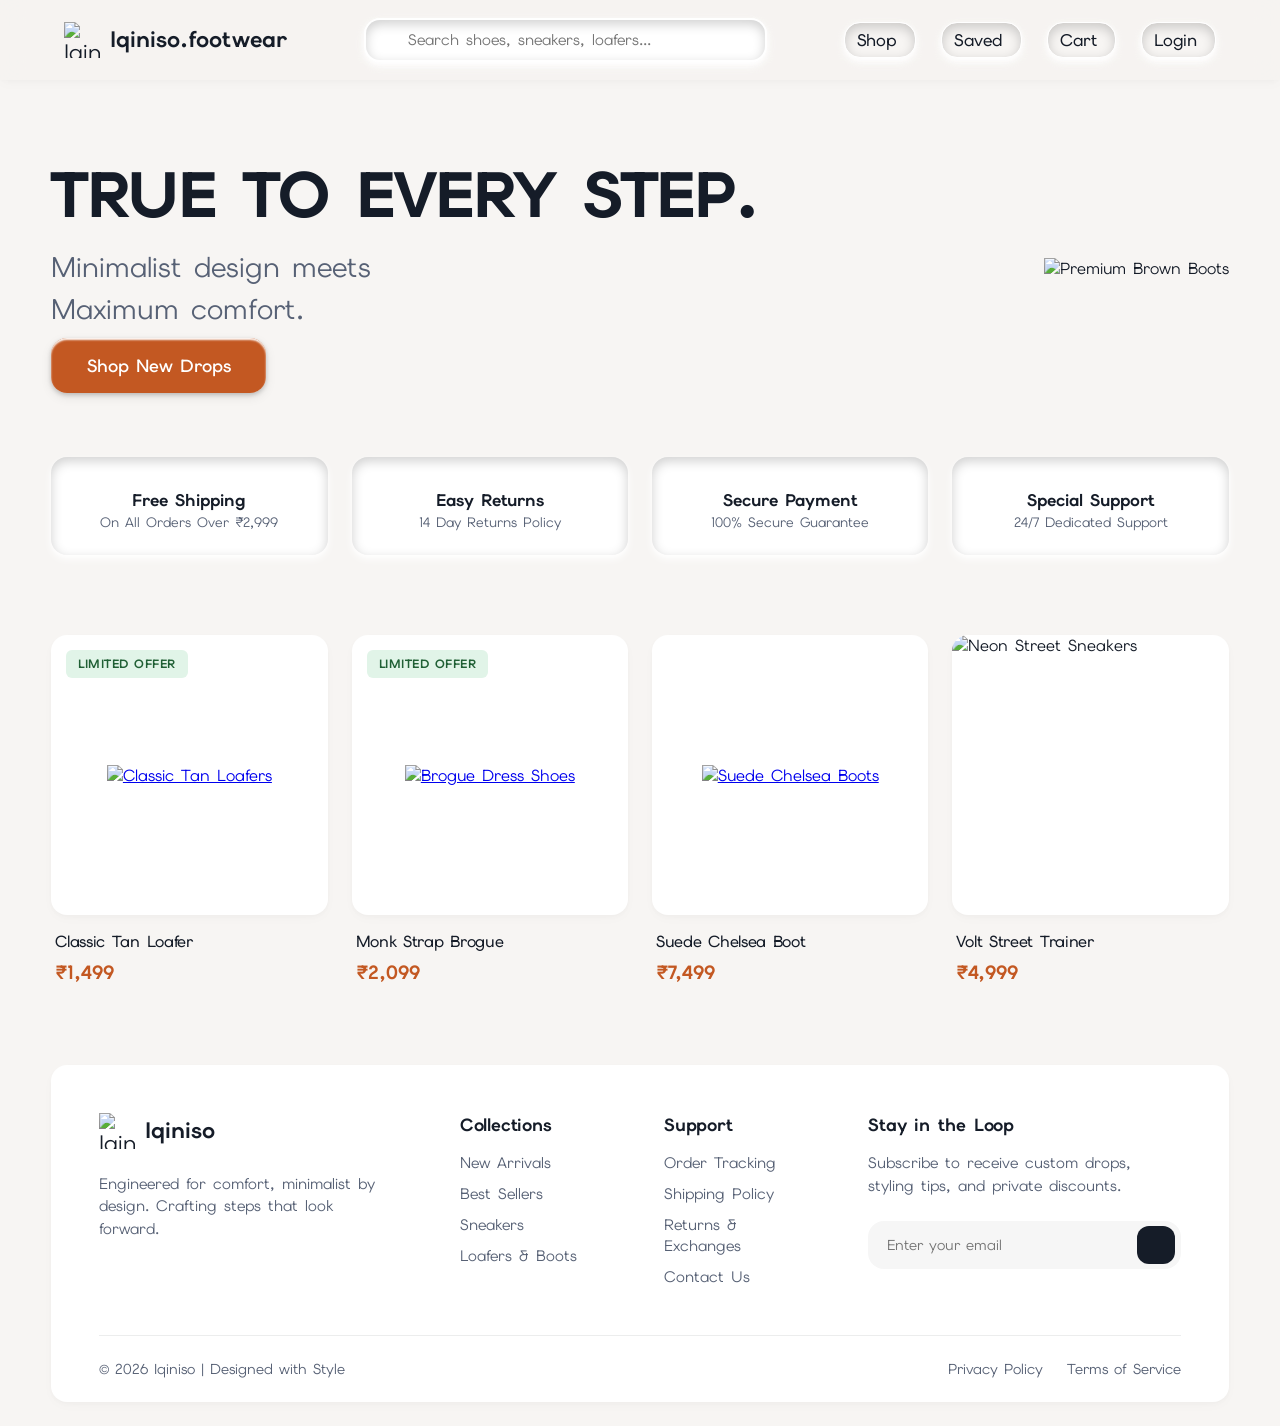
==== index.html @ f74d2b75 "Add files via upload" ====
<!DOCTYPE html>
<html lang="en">
<head>
    <meta charset="UTF-8">
    <meta name="viewport" content="width=device-width, initial-scale=1.0">
    <title>Iqiniso | footwear</title>

    <link rel="preconnect" href="https://fonts.googleapis.com">
    <link rel="preconnect" href="https://fonts.gstatic.com" crossorigin>
    <link href="https://fonts.googleapis.com/css2?family=Elms+Sans:ital,wght@0,100..900;1,100..900&display=swap" rel="stylesheet">

    <link rel="stylesheet" href="style.css">

    <script type="module" src="https://unpkg.com/ionicons@7.1.0/dist/ionicons/ionicons.esm.js"></script>
    <script type="module" src="https://unpkg.com/ionicons@7.1.0/dist/ionicons/ionicons.js"></script>
</head>
<body>

    <nav>
        <div class="logo">
            <span class="logo-icon"><img src="images/logo.png" alt="Iqiniso Logo"></span> 
            <strong>Iqiniso.footwear</strong>
        </div>

        <form class="search-wrapper" id="home-search-form" action="shop.html" method="GET">
            <ion-icon name="search-outline" class="search-icon"></ion-icon>
            <input type="text" name="search" placeholder="Search shoes, sneakers, loafers..." aria-label="Search products">
        </form>

        <ul>
            <li><a href="shop.html"><span>Shop</span><ion-icon name="bag-outline"></ion-icon></a></li>
            <li><a href="saved.html"><span>Saved</span><ion-icon name="bookmark-outline"></ion-icon></a></li>
            <li><a href="cart.html"><span>Cart</span><ion-icon name="cart-outline"></ion-icon></a></li>
            <li><a href="login.html"><span>Login</span><ion-icon name="person-outline"></ion-icon></a></li>
        </ul>
    </nav>

    <main class="hero">
        <div class="hero-text">
            <h1>TRUE TO EVERY STEP.</h1>
            <h2>Minimalist design meets <br>Maximum comfort.</h2>
            <a href="shop.html" class="cta-btn">Shop New Drops</a>
        </div>
        <div class="hero-image">
            <img src="https://images.unsplash.com/photo-1608231387042-66d1773070a5?q=80&w=600&auto=format&fit=crop" alt="Premium Brown Boots">
        </div>
    </main>
    
    <section class="support-grid">
        <div class="support-card">
            <ion-icon name="car-outline"></ion-icon>
            <div class="card-text">
                <strong>Free Shipping</strong>
                <p>On All Orders Over ₹2,999</p>
            </div>
        </div>
        <div class="support-card">
            <ion-icon name="refresh-outline"></ion-icon>
            <div class="card-text">
                <strong>Easy Returns</strong>
                <p>14 Day Returns Policy</p>
            </div>
        </div>
        <div class="support-card">
            <ion-icon name="shield-checkmark-outline"></ion-icon>
            <div class="card-text">
                <strong>Secure Payment</strong>
                <p>100% Secure Guarantee</p>
            </div>
        </div>
        <div class="support-card">
            <ion-icon name="headset-outline"></ion-icon>
            <div class="card-text">
                <strong>Special Support</strong>
                <p>24/7 Dedicated Support</p>
            </div>
        </div>
    </section>

    <section class="product-grid">
        <div class="product-card-container">
            <div class="product-card">
                <span class="badge">LIMITED OFFER</span>
                <a href="shop.html">
                <img src="images/men/Bacca Bucci Men Lace Up Running Shoes.jpg" alt="Classic Tan Loafers"></a>
            </div>
            <div class="product-info">
                <h3 class="product-name">Classic Tan Loafer</h3>
                <span class="product-price">₹1,499</span>
            </div>
        </div>

        <div class="product-card-container">
            <div class="product-card">
                <span class="badge">LIMITED OFFER</span>
                <a href="shop.html">
                <img src="images/men/Hush Puppies Men's Lace-up Formal Shoes.jpg" alt="Brogue Dress Shoes"></a>
            </div>
            <div class="product-info">
                <h3 class="product-name">Monk Strap Brogue</h3>
                <span class="product-price">₹2,099</span>
            </div>
        </div>

        <div class="product-card-container">
            <div class="product-card">
                <a href="shop.html">
                <img src="images/women/Heel Casual Flip Flops Slippers For Girls Women.jpg" alt="Suede Chelsea Boots"></a>
            </div>
            <div class="product-info">
                <h3 class="product-name">Suede Chelsea Boot</h3>
                <span class="product-price">₹7,499</span>
            </div>
        </div>

        <div class="product-card-container">
            <div class="product-card">
                <a href="shop.html"><span class="more">Explore more</span></a>
                <img src="images/women/SPARX Women Shoes.jpg" alt="Neon Street Sneakers">
            </div>
            <div class="product-info">
                <h3 class="product-name">Volt Street Trainer</h3>
                <span class="product-price">₹4,999</span>
            </div>
        </div>
    </section>

    <footer>
        <div class="footer-main">
            <div class="footer-col brand-col">
                <div class="logo">
                    <span class="logo-icon"><img src="images/logo.png" alt="Iqiniso Logo"></span> 
                    <strong>Iqiniso</strong>
                </div>
                <p class="brand-desc">Engineered for comfort, minimalist by design. Crafting steps that look forward.</p>
            </div>

            <div class="footer-col">
                <h4>Collections</h4>
                <ul>
                    <li><a href="shop.html">New Arrivals</a></li>
                    <li><a href="shop.html">Best Sellers</a></li>
                    <li><a href="shop.html">Sneakers</a></li>
                    <li><a href="shop.html">Loafers & Boots</a></li>
                </ul>
            </div>

            <div class="footer-col">
                <h4>Support</h4>
                <ul>
                    <li><a href="#">Order Tracking</a></li>
                    <li><a href="#">Shipping Policy</a></li>
                    <li><a href="#">Returns & Exchanges</a></li>
                    <li><a href="contact.html">Contact Us</a></li>
                </ul>
            </div>

            <div class="footer-col newsletter-col">
                <h4>Stay in the Loop</h4>
                <p>Subscribe to receive custom drops, styling tips, and private discounts.</p>
                <form class="newsletter-form" onsubmit="event.preventDefault();">
                    <input type="email" placeholder="Enter your email" aria-label="Your email" required>
                    <button type="submit" aria-label="Subscribe"><ion-icon name="arrow-forward-outline"></ion-icon></button>
                </form>
            </div>
        </div>

        <div class="footer-bottom">
            <p class="copyright">© 2026 Iqiniso | Designed with Style</p>
            <div class="footer-legal">
                <a href="privacy.html">Privacy Policy</a>
                <a href="terms.html">Terms of Service</a>
            </div>
        </div>
    </footer>


    <div class="mobile-nav">
        <ul>
            <li><a href="index.html" class="active"><ion-icon name="home"></ion-icon></a></li>
            <li><a href="shop.html"><ion-icon name="bag-outline"></ion-icon></a></li>
            <li><a href="saved.html"><ion-icon name="bookmark-outline"></ion-icon></a></li>
            <li><a href="cart.html"><ion-icon name="cart-outline"></ion-icon></a></li>
            <li><a href="login.html"><ion-icon name="person-outline"></ion-icon></a></li>
        </ul>
    </div>

    <script src="shop.js"></script>
</body>
</html>
---- style.css ----
/* --- Global Styles & Resets --- */
* {
    margin: 0;
    padding: 0;
    box-sizing: border-box;
    font-family: 'Elms Sans', sans-serif;
}

:root {
    /* --- Premium & User-Friendly Color Palette --- */
    --bg-main: hsl(30, 20%, 96%);        
    --bg-card: hsl(0, 0%, 100%);         
    --text-primary: hsl(220, 30%, 12%);  
    --text-muted: hsl(220, 15%, 40%);    
    
    /* --- Brand & Action Colors --- */
    --accent-primary: hsl(20, 70%, 45%); 
    --accent-hover: hsl(20, 70%, 35%);   
    --badge-bg: hsl(140, 45%, 92%);     
    --badge-text: hsl(140, 50%, 25%);   

    /* --- Modular Spacing Scale --- */
    --space-xs: 0.5rem;   
    --space-sm: 1rem;     
    --space-md: 1.5rem;   
    --space-lg: 3rem;     
    --space-xl: 5rem;     

    /* --- Polished Typography Scale --- */
    --fs-h1: clamp(2.5rem, 5vw, 4.2rem); 
    --fs-h2: clamp(1.2rem, 2.5vw, 1.75rem);
    --fs-body: 1rem;
    --fs-nav: 1.05rem;

    /* --- Shadows Scale --- */
    --shadow-low: 0 2px 4px rgba(24, 28, 35, 0.02), 0 4px 12px rgba(24, 28, 35, 0.02);
    --shadow-md:  0 6px 16px rgba(24, 28, 35, 0.04), 0 16px 32px rgba(24, 28, 35, 0.04);
    --shadow-high: 0 20px 30px rgba(24, 28, 35, 0.08), 0 40px 60px rgba(24, 28, 35, 0.12);

    --shadow-m: inset 0 2px 2px #fffffff5, 0 2px 4px #00000030, 0 4px 12px #00000015;
    --shadow-d: inset 0 4px 12px #00000030, 0 2px 4px #ffffff90, 0 4px 8px #fffffff0;

    /* --- Smooth Transitions --- */
    --transition-smooth: all 0.4s cubic-bezier(0.25, 1, 0.5, 1);
}

body {
    max-width: 1700px;
    min-height: 100dvh; 
    display: flex;
    flex-direction: column;
    background-color: var(--bg-main);
    color: var(--text-primary);
    margin: 0 auto;
    position: relative;
    padding: 0 4%;
}

/* --- Navigation Bar --- */
nav {
    width: 100%;
    height: 80px;
    display: flex;
    justify-content: space-between;
    align-items: center;
    position: fixed;
    top: 0;
    left: 0;
    right: 0;
    margin: auto;
    padding: 0 5%;
    z-index: 100;
    background-color: rgba(245, 243, 240, 0.8); 
    backdrop-filter: blur(12px); 
    box-shadow: var(--shadow-low);
    transition: var(--transition-smooth);
}

.logo {
    display: flex;
    align-items: center;
    gap: 10px;
    font-size: 1.4em;
    cursor: pointer;
    flex-shrink: 0;
}

.logo-icon img {
    display: inline-block;
    vertical-align: middle;
    width: 1.6em;
    height: 1.6em;
}

/* --- Integrated Search Bar --- */
.search-wrapper {
    position: relative;
    width: 35%; 
    max-width: 500px;
    min-width: 200px;
    transition: var(--transition-smooth);
    margin-right: 20px;
    margin-left: 20px;
}

.search-wrapper input {
    width: 100%;
    padding: 10px 16px 10px 42px; 
    font-size: 0.95rem;
    box-shadow: var(--shadow-d);
    border: 2px solid transparent;
    border-radius: 16px;
    color: var(--text-primary);
    outline: none;
    transition: var(--transition-smooth);
}

.search-icon {
    position: absolute;
    left: 15px;
    top: 50%;
    transform: translateY(-50%);
    font-size: 1.25em;
    color: var(--text-muted);
    pointer-events: none;
    transition: var(--transition-smooth);
}

.search-wrapper input:focus {
    background-color: var(--bg-card);
    border-color: var(--accent-primary);
    box-shadow: var(--shadow-d);
}

.search-wrapper input:focus + .search-icon {
    color: var(--accent-primary);
}

nav ul {
    display: flex;
    gap: 25px;
    align-items: center;
    list-style: none;
    flex-shrink: 0;
}

nav ul li a {
    background-color: var(--bg-main);
    box-shadow: var(--shadow-d);
    border-radius: 16px;
    padding: 6px 12px;
    text-decoration: none;
    border: 1px solid var(--bg-card);
    color: var(--text-primary);
    font-size: var(--fs-nav);
    font-weight: 500;
    letter-spacing: -0.2px;
    position: relative;
    display: flex;
    align-items: center;
    transition: transform 0.2s ease;
}

nav ul a ion-icon {
    display: inline-block;
    vertical-align: middle;
    margin-left: 6px;
    font-size: 1.2em;
}

nav ul li a:not(.login-btn)::after {
    content: "";
    position: absolute;
    left: 0;
    bottom: -4px;
    width: 100%;
    height: 0;
    background: var(--accent-primary);
}

nav ul li a:not(.login-btn):hover {
    color: var(--accent-primary);
    transform: translateY(-4px);
    box-shadow: var(--shadow-m);
}

/* Supports both generic active hook or class modifiers */
nav ul li a.active,
nav ul li a.nav-link.active {
    color: var(--accent-primary);
    box-shadow: var(--shadow-m);
    transform: translateY(-2px);
}

/* --- Hero Section --- */
.hero {
    display: flex;
    justify-content: space-between;
    align-items: center;
    padding: var(--space-xl) 0;
    margin-top: 80px;
    width: 100%;
    gap: var(--space-lg);
}

.hero-text h1 {
    font-size: var(--fs-h1);
    font-weight: 800;
    line-height: 1.1;
    letter-spacing: -1.5px;
    margin-bottom: var(--space-sm);
}

.hero-text h2 {
    font-size: var(--fs-h2);
    font-weight: 400;
    line-height: 1.5;
    color: var(--text-muted);
    margin-bottom: var(--space-md);
}

.cta-btn {
    text-decoration: none;
    background-color: var(--accent-primary);
    color: var(--bg-card);
    padding: 16px 36px;
    font-size: 1.1em;
    font-weight: 600;
    letter-spacing: -0.2px;
    border-radius: 16px;
    cursor: pointer;
    transition: var(--transition-smooth);
    box-shadow: var(--shadow-m);
}

.cta-btn:hover {
    background-color: transparent;
    color: var(--accent-primary);
    transform: translateY(-2px);
    box-shadow: var(--shadow-m);
}

.hero-image img {
    max-width: 100%;
    max-height: 400px;
    height: auto;
    object-fit: contain;
}

/* --- Support Grid Section --- */
.support-grid {
    display: grid;
    grid-template-columns: repeat(4, 1fr);
    gap: var(--space-md);
    width: 100%;
    margin-bottom: var(--space-xl);
}

.support-card {
    background-color: var(--bg-card);
    border-radius: 16px;
    padding: var(--space-md) var(--space-sm);
    display: flex;
    flex-direction: column;
    align-items: center;
    text-align: center;
    gap: var(--space-xs);
    box-shadow: var(--shadow-d);
    transition: var(--transition-smooth);
}

.support-card:hover {
    transform: translateY(-4px);
    box-shadow: var(--shadow-md);
}

.support-card ion-icon {
    font-size: 2.5em;
    color: var(--accent-primary);
}

.support-card .card-text strong {
    display: block;
    font-size: 1.05rem;
    font-weight: 700;
    margin-bottom: 2px;
}

.support-card .card-text p {
    font-size: 0.85rem;
    color: var(--text-muted);
}

/* --- Clean Product Grid Section --- */
.product-grid {
    display: grid;
    grid-template-columns: repeat(4, 1fr);
    gap: var(--space-md); 
    width: 100%;
    margin-bottom: var(--space-xl);
}

.product-card-container {
    display: flex;
    flex-direction: column;
    gap: var(--space-xs);
}

.product-card {
    background-color: var(--bg-card);
    border-radius: 16px;
    width: 100%;
    height: 280px; 
    display: flex;
    justify-content: center;
    align-items: center;
    position: relative;
    box-shadow: var(--shadow-low);
    transition: var(--transition-smooth);
    overflow: hidden; 
}

.product-card-container:hover .product-card {
    transform: translateY(-6px); 
    box-shadow: var(--shadow-high);
}

.product-card img {
    width: 100%;
    height: 100%;
    object-fit: cover; 
    transition: var(--transition-smooth);
}

.product-card-container:hover .product-card img {
    transform: scale(1.04);
}

.badge {
    position: absolute;
    top: 15px;
    left: 15px;
    background-color: var(--badge-bg);
    color: var(--badge-text);
    font-size: 0.75em;
    font-weight: 700;
    letter-spacing: 0.5px;
    padding: 6px 12px;
    border-radius: 6px; 
    z-index: 2;
}

.more {
    position: absolute;
    inset: 0;
    background-color: rgba(24, 28, 35, 0.7); 
    color: var(--bg-card);
    display: flex;
    justify-content: center;
    align-items: center;
    font-size: 1.1em;
    font-weight: 700;
    cursor: pointer;
    opacity: 0;
    transition: var(--transition-smooth);
    z-index: 3;
}

.product-card:hover .more {
    opacity: 1;
}



.sidebyside{
    display: grid;
    grid-template-columns: 1fr 1fr;
    gap: 1em;
}

/* --- Product Metadata Info --- */
.product-info {
    width: 100%;
    display: flex;
    flex-direction: column;
    gap: 6px; 
    padding: var(--space-xs) 4px 0 4px;
}

.product-meta-row {
    display: flex;
    justify-content: space-between;
    align-items: center;
    width: 100%;
}

.product-brand {
    font-size: 1rem;
    font-weight: 600;
    text-transform: uppercase;
    letter-spacing: 0.8px;
    color: var(--text-muted);
}

.product-price {
    font-size: 1.2rem;
    font-weight: 700; 
    color: var(--accent-primary);
}

.product-info .product-name {
    font-size: var(--fs-body);
    font-weight: 500;
    letter-spacing: -0.3px;
    color: var(--text-primary);
    line-height: 1.4;
    display: -webkit-box;
    -webkit-line-clamp: 2;
    -webkit-box-orient: vertical;  
    overflow: hidden;
    text-overflow: ellipsis;
    white-space: normal;
    cursor: pointer;
}

/* --- Product Rating Display --- */
.product-rating {
    display: flex;
    align-items: center;
    gap: 6px;
    margin-bottom: 2px;
}

.product-rating .stars {
    display: flex;
    color: #d97706; 
    font-size: 1rem;
}

.product-rating .stars ion-icon {
    margin-right: -1px;
}

.product-rating .rating-value {
    font-size: 0.8rem;
    font-weight: 600;
    color: var(--text-muted);
}

/* --- Premium Multi-Column Footer --- */
footer {
    margin-top: auto;
    width: 100%;
    background-color: var(--bg-card);
    border-radius: 16px; 
    padding: var(--space-lg) var(--space-lg) var(--space-md) var(--space-lg);
    margin-bottom: var(--space-md);
    box-shadow: var(--shadow-low);
    display: flex;
    flex-direction: column;
    gap: var(--space-lg);
}

.footer-main {
    display: grid;
    grid-template-columns: 1.2fr 0.6fr 0.6fr 1.2fr; 
    gap: var(--space-lg);
    width: 100%;
}

.footer-col {
    display: flex;
    flex-direction: column;
    gap: var(--space-sm);
}

.footer-col h4 {
    font-size: 1.1rem;
    font-weight: 700;
    letter-spacing: -0.2px;
    color: var(--text-primary);
}

.footer-col ul {
    list-style: none;
    display: flex;
    flex-direction: column;
    gap: 10px;
}

.footer-col ul li a {
    text-decoration: none;
    font-size: 0.95rem;
    color: var(--text-muted);
    transition: var(--transition-smooth);
}

.footer-col ul li a:hover {
    color: var(--accent-primary);
    padding-left: 4px; 
}

.brand-col .logo {
    margin-bottom: var(--space-xs);
}

.brand-desc {
    font-size: 0.95rem;
    line-height: 1.5;
    color: var(--text-muted);
    max-width: 280px;
}

.brand-col .social-links {
    display: flex;
    gap: 16px;
    margin-top: var(--space-xs);
}

.brand-col .social-links a {
    color: var(--text-muted);
    font-size: 1.3em;
    transition: var(--transition-smooth);
}

.brand-col .social-links a:hover {
    color: var(--accent-primary);
    transform: translateY(-3px);
}

.newsletter-col p {
    font-size: 0.95rem;
    line-height: 1.5;
    color: var(--text-muted);
}

.newsletter-form {
    position: relative;
    width: 100%;
    margin-top: var(--space-xs);
}

.newsletter-form input {
    width: 100%;
    padding: 14px 50px 14px 18px; 
    background-color: rgba(24, 28, 35, 0.04);
    border: 1.5px solid transparent;
    border-radius: 16px;
    font-size: 0.9rem;
    outline: none;
    color: var(--text-primary);
    transition: var(--transition-smooth);
}

.newsletter-form input:focus {
    background-color: var(--bg-main);
    border-color: var(--text-primary);
}

.newsletter-form button {
    position: absolute;
    right: 6px;
    top: 50%;
    transform: translateY(-50%);
    background-color: var(--text-primary);
    color: var(--bg-card);
    border: none;
    width: 38px;
    height: 38px;
    border-radius: 12px;
    display: flex;
    justify-content: center;
    align-items: center;
    cursor: pointer;
    font-size: 1.1em;
    transition: var(--transition-smooth);
}

.newsletter-form button:hover {
    background-color: var(--accent-primary);
}

.footer-bottom {
    width: 100%;
    padding-top: var(--space-md);
    border-top: 1px solid rgba(24, 28, 35, 0.08); 
    display: flex;
    justify-content: space-between;
    align-items: center;
}

.copyright {
    font-size: 0.9rem;
    color: var(--text-muted);
}

.footer-legal {
    display: flex;
    gap: 24px;
}

.footer-legal a {
    text-decoration: none;
    font-size: 0.9rem;
    color: var(--text-muted);
    transition: var(--transition-smooth);
}

.footer-legal a:hover {
    color: var(--text-primary);
}

/* --- Responsive Breakpoints --- */
@media (max-width: 992px) {
    body {
        padding: 0 4%; 
    }

    nav {
        height: auto;
        padding: var(--space-sm) 4%;
        flex-wrap: wrap; 
        gap: var(--space-sm);
        justify-content: center;
    }

    .search-wrapper {
        order: 3; 
        width: 100%;
        max-width: none;
    }

    .hero {
        flex-direction: column-reverse;
        text-align: center;
        gap: var(--space-md);
        padding: var(--space-lg) 0;
        margin-top: 140px; 
    }

    .product-grid,
    .support-grid,
    .shop-grid {
        grid-template-columns: repeat(2, 1fr);
    }

    .footer-main {
        grid-template-columns: repeat(2, 1fr);
        gap: var(--space-lg) var(--space-md);
    }
}

@media (max-width: 600px) {
    .logo strong {
        font-size: 0.9rem;
    }
    nav {
        justify-content: center;
    }

    nav ul {
        display: none;
    }

    .hero {
        margin-top: 140px;
    }

    .support-grid,
    .product-grid,
    .shop-grid,
    .footer-main {
        grid-template-columns: 1fr;
    }

    .footer-bottom {
        flex-direction: column-reverse;
        text-align: center;
        gap: var(--space-sm);
    }

    .footer-legal {
        justify-content: center;
        gap: 20px;
    }

    footer {
        margin-bottom: 80px; 
    }
    .remove-item-btn {
        margin-left: 50%;
    }
    
}

/* --- Shop Page Layout Custom Styles --- */
.shop-page {
    padding-top: 120px;
}

.shop-container {
    display: flex;
    gap: var(--space-lg);
    margin-bottom: var(--space-xl);
    align-items: flex-start;
}

/* --- Filter Sidebar styling --- */
.filter-sidebar {
    width: 260px;
    background-color: var(--bg-card);
    border-radius: 16px;
    padding: var(--space-md);
    box-shadow: var(--shadow-low);
    position: sticky;
    top: 100px;
    flex-shrink: 0;
}

.sidebar-header {
    display: flex;
    justify-content: space-between;
    align-items: center;
    margin-bottom: var(--space-md);
    padding-bottom: var(--space-xs);
    border-bottom: 1px solid rgba(24, 28, 35, 0.05);
}

.sidebar-header h3 {
    font-size: 1.25rem;
    font-weight: 700;
}

#close-filters {
    display: none;
    background: none;
    border: none;
    font-size: 1.5rem;
    cursor: pointer;
    color: var(--text-primary);
}

.filter-group {
    margin-bottom: var(--space-md);
}

.filter-group h4 {
    font-size: 0.95rem;
    text-transform: uppercase;
    letter-spacing: 0.5px;
    color: var(--text-muted);
    margin-bottom: var(--space-xs);
}

.filter-options {
    display: flex;
    flex-direction: column;
    gap: 12px;
}

/* Custom Checkbox Design */
.filter-checkbox {
    display: flex;
    align-items: center;
    position: relative;
    padding-left: 28px;
    cursor: pointer;
    font-size: 0.95rem;
    user-select: none;
    color: var(--text-primary);
}

.filter-checkbox input {
    position: absolute;
    opacity: 0;
    cursor: pointer;
    height: 0;
    width: 0;
}

.checkmark {
    position: absolute;
    left: 0;
    height: 18px;
    width: 18px;
    box-shadow: var(--shadow-d);
    border-radius: 4px;
    transition: var(--transition-smooth);
}

.filter-checkbox:hover input ~ .checkmark {
    background-color: rgba(24, 28, 35, 0.1);
}

.filter-checkbox input:checked ~ .checkmark {
    background-color: var(--accent-primary);
    box-shadow: var(--shadow-m);
}

.checkmark:after {
    content: "";
    position: absolute;
    display: none;
    left: 6px;
    top: 3px;
    width: 4px;
    height: 8px;
    border: solid white;
    border-width: 0 2px 2px 0;
    transform: rotate(45deg);
}

.filter-checkbox input:checked ~ .checkmark:after {
    display: block;
}

/* Custom Price Slider styling */
.price-range-wrapper input[type="range"] {
    width: 100%;
    margin-top: var(--space-xs);
    accent-color: var(--accent-primary);
}

.price-labels {
    display: flex;
    justify-content: space-between;
    font-size: 0.85rem;
    margin-top: 6px;
    color: var(--text-muted);
}

.clear-btn {
    width: 100%;
    background: none;
    border: 1.5px solid var(--text-muted);
    color: var(--text-primary);
    padding: 10px;
    border-radius: 16px;
    font-size: 0.9rem;
    font-weight: 600;
    cursor: pointer;
    transition: var(--transition-smooth);
}

.clear-btn:hover {
    background-color: var(--text-primary);
    color: var(--bg-card);
    border-color: var(--text-primary);
}

/* --- Catalog Section Layout --- */
.catalog-content {
    flex-grow: 1;
}

.catalog-toolbar {
    display: flex;
    justify-content: space-between;
    align-items: center;
    background-color: var(--bg-card);
    padding: var(--space-xs) var(--space-md);
    border-radius: 16px;
    margin-bottom: var(--space-md);
    box-shadow: var(--shadow-low);
}

.results-count {
    font-size: 0.95rem;
    color: var(--text-muted);
    font-weight: 500;
}

.sort-wrapper {
    display: flex;
    align-items: center;
    gap: 8px;
}

.sort-wrapper label {
    font-size: 0.9rem;
    color: var(--text-muted);
}

.sort-wrapper select {
    padding: 8px 12px;
    border-radius: 8px;
    border: 1px solid rgba(24, 28, 35, 0.1);
    background-color: var(--bg-card);
    outline: none;
    font-weight: 500;
    cursor: pointer;
}

.shop-grid {
    grid-template-columns: repeat(3, 1fr);
}

/* --- Action Buttons --- */
.action-overlay {
    position: absolute;
    top: 15px;            
    right: 15px;          
    bottom: auto;         
    display: flex;
    flex-direction: column; 
    gap: 8px;
    z-index: 10;
    opacity: 1;           
    transition: var(--transition-smooth);
}

.action-icon-btn {
    background-color: rgba(255, 255, 255, 0.9); 
    backdrop-filter: blur(4px);                  
    color: var(--text-primary);
    border: none;
    width: 36px;
    height: 36px;
    border-radius: 8px;
    display: flex;
    justify-content: center;
    align-items: center;
    font-size: 1.1rem;
    cursor: pointer;
    box-shadow: var(--shadow-m);
    transition: var(--transition-smooth);
}

.action-icon-btn:hover {
    background-color: var(--accent-primary);
    color: var(--bg-card);
    transform: scale(1.1);
}

.no-results-message {
    grid-column: 1 / -1;
    text-align: center;
    padding: var(--space-xl) var(--space-md);
    color: var(--text-muted);
}

.no-results-message ion-icon {
    font-size: 3.5rem;
    margin-bottom: var(--space-xs);
    color: var(--text-muted);
}

.mobile-filter-bar {
    display: none;
}

/* --- Responsive Shop Filters --- */
@media (max-width: 1100px) {
    .shop-grid {
        grid-template-columns: repeat(2, 1fr);
    }
}

@media (max-width: 768px) {
    .shop-page {
        padding-top: 140px;
    }

    .shop-container {
        flex-direction: column;
        gap: var(--space-sm);
    }

    .mobile-filter-bar {
        display: flex;
        justify-content: space-between;
        align-items: center;
        width: 100%;
        background-color: var(--bg-card);
        padding: var(--space-xs) var(--space-sm);
        border-radius: 8px;
        box-shadow: var(--shadow-low);
    }

    #mobile-filter-trigger {
        display: flex;
        align-items: center;
        gap: 6px;
        background: none;
        border: 1px solid var(--text-muted);
        padding: 6px 14px;
        border-radius: 6px;
        font-weight: 600;
        cursor: pointer;
    }

    .filter-sidebar {
        position: fixed;
        top: 0;
        left: -100%;
        width: 290px;
        height: 100vh;
        z-index: 1000;
        border-radius: 0;
        transition: left 0.3s cubic-bezier(0.4, 0, 0.2, 1);
        box-shadow: var(--shadow-high);
    }

    .filter-sidebar.active {
        left: 0;
    }

    #close-filters {
        display: block;
    }

    .desktop-count {
        display: none;
    }

    .catalog-toolbar {
        width: 100%;
        justify-content: flex-end;
    }
    
    .catalog-content {
        flex: none;
        width: 100%;
    }
}

/* --- Cart Page Layout Specific Styles --- */
.cart-page {
    padding-top: 120px;
}

.cart-container {
    width: 100%;
    margin-bottom: var(--space-xl);
}

.cart-container h1 {
    font-size: 2rem;
    font-weight: 800;
    margin-bottom: var(--space-md);
    letter-spacing: -0.5px;
}

.cart-layout-wrapper {
    display: flex;
    gap: var(--space-lg);
    align-items: flex-start;
}

.cart-items-section {
    flex-grow: 1;
    background-color: var(--bg-card);
    border-radius: 16px;
    padding: var(--space-md);
    box-shadow: var(--shadow-low);
    display: flex;
    flex-direction: column;
    gap: 16px;
    width: 100%;
}

.cart-item-row {
    display: flex;
    justify-content: space-between;
    align-items: center;
    padding-bottom: var(--space-sm);
    border-bottom: 1px solid rgba(24, 28, 35, 0.06);
}

.cart-item-row:last-child {
    border-bottom: none;
    padding-bottom: 0;
}

.cart-item-info {
    display: flex;
    align-items: center;
    gap: var(--space-sm);
}

.cart-item-info img {
    width: 80px;
    height: 80px;
    object-fit: cover;
    border-radius: 8px;
    background-color: var(--bg-main);
}

.cart-item-info h4 {
    font-size: 1.1rem;
    font-weight: 700;
    margin-bottom: 4px;
}

.item-unit-price {
    color: var(--accent-primary);
    font-weight: 500;
}

.cart-item-actions {
    display: flex;
    align-items: center;
    gap: var(--space-md);
}

.quantity-control {
    display: flex;
    align-items: center;
    border-radius: 16px;
    padding: 4px 8px;
    box-shadow: var(--shadow-m);
}

.quantity-control button {
    background: none;
    border: none;
    font-size: 1.1rem;
    font-weight: 600;
    width: 28px;
    height: 28px;
    cursor: pointer;
    color: var(--text-primary);
    display: flex;
    justify-content: center;
    align-items: center;
    border-radius: 16px;
    transition: var(--transition-smooth);
}

.quantity-control button:hover {
    color: var(--accent-primary);
}

.quantity-control span {
    font-weight: 700;
    min-width: 24px;
    text-align: center;
    font-size: 0.95rem;
}

.item-total-price {
    font-size: 1.1rem;
    min-width: 90px;
    text-align: right;
}

.remove-item-btn {
    background: none;
    border: none;
    color: var(--text-muted);
    font-size: 1.25rem;
    cursor: pointer;
    transition: var(--transition-smooth);
    display: flex;
    align-items: center;
    border-radius: 8px;
    padding: 6px;
    box-shadow: var(--shadow-m);
}

.remove-item-btn:hover {
    color: #ef4444;
    transform: scale(1.08);
}

/* Right Sticky Checkout Panel */
.cart-summary-card {
    width: 360px;
    background-color: var(--bg-card);
    border-radius: 16px;
    padding: var(--space-md);
    box-shadow: var(--shadow-low);
    position: sticky;
    top: 110px;
    flex-shrink: 0;
}

.cart-summary-card h3 {
    font-size: 1.25rem;
    font-weight: 700;
    margin-bottom: var(--space-sm);
}

.summary-row {
    display: flex;
    justify-content: space-between;
    font-size: 0.95rem;
    color: var(--text-muted);
    margin-bottom: 12px;
}

.summary-divider {
    border: 0;
    height: 1px;
    background-color: rgba(24, 28, 35, 0.08);
    margin: var(--space-xs) 0 var(--space-sm) 0;
}

.total-row {
    font-size: 1.1rem;
    color: var(--text-primary);
    margin-bottom: var(--space-md);
}

.total-row strong {
    font-size: 1.3rem;
    color: var(--accent-primary);
    font-weight: 800;
}

.checkout-btn {
    width: 100%;
    background-color: var(--text-primary);
    color: var(--bg-card);
    border: none;
    padding: 14px;
    border-radius: 16px;
    font-size: 1rem;
    font-weight: 600;
    cursor: pointer;
    transition: var(--transition-smooth);
    box-shadow: var(--shadow-m);
}

.checkout-btn:hover {
    background-color: var(--bg-card);
    color: var(--text-primary);
    transform: translateY(-2px);
    box-shadow: var(--shadow-m);
}

.buynow-btn {
    width: 100%;
    background-color: var(--accent-primary);
    color: var(--bg-card);
    border: none;
    padding: 14px;
    border-radius: 16px;
    font-size: 1rem;
    font-weight: 600;
    cursor: pointer;
    transition: var(--transition-smooth);
    box-shadow: var(--shadow-m);
}

.buynow-btn:hover {
    background-color: var(--accent-hover);
    transform: translateY(-2px);
    box-shadow: var(--shadow-m);
}

.continue-shopping {
    display: block;
    text-align: center;
    text-decoration: none;
    color: var(--text-muted);
    font-size: 0.9rem;
    font-weight: 500;
    margin-top: var(--space-sm);
    transition: var(--transition-smooth);
}

.continue-shopping:hover {
    color: var(--text-primary);
}

@media (max-width: 992px) {
    .cart-layout-wrapper {
        align-items: center;
        flex-direction: column;
        gap: var(--space-md);
    }
    .cart-summary-card {
        width: 100%;
        position: static;
    }
    .shop-page {
        padding-top: 140px;
    }
}

@media (max-width: 600px) {
    .cart-item-row {
        flex-direction: column;
        align-items: flex-start;
        gap: var(--space-xs);
    }
    .cart-item-actions {
        width: 100%;
        justify-content: space-between;
    }
    .item-total-price {
        text-align: left;
        min-width: auto;
    }
}

/* --- Premium Legal Layout Pages --- */
.legal-page {
    padding-top: 130px;
    background-color: var(--bg-main);
}

.legal-container {
    max-width: 800px;
    margin: 0 auto var(--space-xl) auto;
    background-color: var(--bg-card);
    padding: var(--space-lg);
    border-radius: 16px;
    box-shadow: var(--shadow-low);
}

.legal-container h1 {
    font-size: 2.5rem;
    font-weight: 800;
    letter-spacing: -0.5px;
    margin-bottom: 6px;
    color: var(--text-primary);
}

.last-updated {
    font-size: 0.9rem;
    color: var(--text-muted);
    margin-bottom: var(--space-md);
    font-style: italic;
}

.legal-container p {
    font-size: 1.05rem;
    line-height: 1.6;
    color: var(--text-primary);
    margin-bottom: var(--space-sm);
}

.legal-section {
    margin-top: var(--space-md);
}

.legal-section h2 {
    font-size: 1.3rem;
    font-weight: 700;
    margin-bottom: var(--space-xs);
    color: var(--text-primary);
}

.legal-section ul {
    margin-left: 20px;
    margin-bottom: var(--space-sm);
    display: flex;
    flex-direction: column;
    gap: 8px;
}

.legal-section ul li {
    font-size: 1rem;
    line-height: 1.5;
    color: var(--text-muted);
}

@media (max-width: 768px) {
    .legal-page {
        padding-top: 150px;
    }
    .legal-container {
        padding: var(--space-md);
        margin-bottom: var(--space-lg);
    }
    .legal-container h1 {
        font-size: 1.85rem;
    }
}

/* --- Mobile Nav Bar Rules --- */
.mobile-nav {
    display: none;
}

/* --- Modal Layout Configuration --- */
.modal-overlay {
    position: fixed;
    top: 0;
    left: 0;
    width: 100%;
    height: 100%;
    background-color: rgba(0, 0, 0, 0.8);
    display: flex;
    align-items: center;
    justify-content: center;
    z-index: 2000;
    opacity: 0;
    pointer-events: none;
    transition: opacity 0.3s ease;
}

.modal-overlay.active {
    opacity: 1;
    pointer-events: auto;
}

.modal-content {
    background: var(--bg-card);
    width: 90%;
    max-width: 800px;
    max-height: 90vh; 
    border-radius: 12px;
    position: relative;
    box-shadow: 0 20px 25px -5px rgba(0, 0, 0, 0.1);
    transform: translateY(20px);
    transition: transform 0.3s ease;
    overflow: hidden; 
    display: flex;
}

.modal-body {
    display: grid;
    grid-template-columns: 1fr 1fr;
    width: 100%;
    max-height: 100%;
}

.modal-image-side {
    width: 100%;
    height: 100%;
    max-height: 90vh;
}

.modal-image-side img {
    width: 100%;
    height: 100%;
    object-fit: cover;
    display: block;
}

.modal-info-side {
    padding: var(--space-md);
    display: flex;
    flex-direction: column;
    justify-content: flex-start; 
    max-height: 90vh; 
    overflow-y: auto;  
    scrollbar-width: thin;
    scrollbar-color: var(--text-muted) transparent;
}

.close-modal-btn {
    position: absolute;
    top: 15px;
    right: 15px;
    background: var(--bg-main); 
    border: none;
    border-radius: 16px;
    width: 36px;
    height: 36px;
    display: flex;
    align-items: center;
    justify-content: center;
    cursor: pointer;
    font-size: 1.5rem;
    z-index: 10;
    color: var(--text-primary);
    transition: background 0.2s;
}

.close-modal-btn:hover {
    background: #e5e7eb;
}

.modal-meta-header {
    display: flex;
    justify-content: space-between;
    align-items: center;
    width: 100%;
    margin-bottom: var(--space-xs);
}

.modal-info-side .product-meta-row {
    border-bottom: 1px solid #e5e7eb;
    padding-bottom: var(--space-xs);
    margin-bottom: var(--space-sm);
    display: flex;
    justify-content: space-between;
    align-items: center;
    width: 100%;
}

.modal-info-side .modal-price {
    font-size: 1.4rem;
    font-weight: 700;
    color: var(--accent-primary); 
}

.modal-info-side h2 {
    font-size: 1.6rem;
    font-weight: 600;
    line-height: 1.3;
    margin-top: 0;
    margin-bottom: var(--space-sm);
    color: var(--text-primary);
}

.modal-description h4 {
    margin-bottom: 6px;
    color: var(--text-primary);
    font-size: 0.95rem;
    text-transform: uppercase;
    letter-spacing: 0.5px;
}

.modal-description p {
    font-size: 0.95rem;
    color: var(--text-muted);
    line-height: 1.5;
    margin-bottom: var(--space-md);
}

@media (max-width: 640px) {
    nav ul {
        display: none;
    }

    .mobile-nav {
        display: flex;
        flex-direction: row;
        justify-content: space-evenly; 
        align-items: center;
        position: fixed;
        bottom: 0;
        left: 50%;
        transform: translateX(-50%);
        z-index: 1000;
        width: 100%; 
        padding: 1em;
        background-color: var(--bg-card); 
        box-shadow: var(--shadow-low);
        transition: var(--transition-smooth);
    }

    .mobile-nav ul {
        display: flex;
        flex-direction: row;
        width: 100%;
        justify-content: space-around;
        list-style: none;
    }

    .mobile-nav ul li a {
        background-color: var(--bg-main);
        box-shadow: var(--shadow-d);
        border-radius: 16px;
        padding: 6px 12px;
        text-decoration: none;
        border: 1px solid var(--bg-card);
        color: var(--text-primary);
        position: relative;
        display: flex;
        align-items: center;
    }

    .mobile-nav ul a ion-icon {
        display: inline-block;
        vertical-align: middle;
        font-size: 1.4em;
    }

    .mobile-nav ul li a.active {
        color: var(--accent-primary);
        box-shadow: var(--shadow-m);
        transform: translateY(-2px);
    }

    .modal-content {
        width: 95%;
        max-width: 95%;
        height: 80vh;
        max-height: 90vh;
        border-radius: 16px;
        overflow: hidden;
    }

    .modal-body {
        display: flex;
        flex-direction: column;
        height: 100%;
    }

    .modal-image-side {
        width: 100%;
        height: 40%;
        min-height: 250px;
        flex-shrink: 0;
    }

    .modal-image-side img {
        width: 100%;
        height: 100%;
        object-fit: contain;
        padding: 15px;
    }

    .modal-info-side {
        flex: 1;
        overflow-y: auto;
        padding: 20px;
    }

    .modal-info-side h2 {
        font-size: 1.3rem;
        line-height: 1.4;
        margin-bottom: 12px;
    }

    .modal-price {
        font-size: 1.6rem !important;
    }

    .product-rating {
        margin-bottom: var(--space-xs);
    }

    .modal-description p {
        font-size: var(--fs-nav);
        line-height: 1.5;
    }

    .checkout-btn {
        position: sticky;
        bottom: auto;
        margin-top: 8px;
        padding: 15px;
        font-size: 1rem;
        border-radius: 16px;
    }

    .buynow-btn {
        position: sticky;
        bottom: auto;
        margin-top: 8px;
        padding: 15px;
        font-size: 1rem;
        border-radius: 16px;
    }
}





































/* ==========================================
   PAYMENT PAGE STYLES
   ========================================== */

.payment-page {
    padding-top: 120px;
}

.payment-container {
    width: 100%;
    margin-bottom: var(--space-xl);
}

.payment-container h1 {
    font-size: 2rem;
    font-weight: 800;
    margin-bottom: var(--space-md);
    letter-spacing: -0.5px;
}

.payment-layout {
    display: flex;
    gap: var(--space-lg);
    align-items: flex-start;
}

.payment-form-section {
    flex-grow: 1;
    display: flex;
    flex-direction: column;
    gap: var(--space-md);
}

.form-card {
    background-color: var(--bg-card);
    border-radius: 16px;
    padding: var(--space-md);
    box-shadow: var(--shadow-low);
}

.form-card h2 {
    font-size: 1.25rem;
    font-weight: 700;
    margin-bottom: var(--space-sm);
    display: flex;
    align-items: center;
    gap: 8px;
}

.form-grid {
    display: grid;
    grid-template-columns: repeat(2, 1fr);
    gap: var(--space-sm);
}

.form-group {
    display: flex;
    flex-direction: column;
    gap: 6px;
}

.form-group.full-width {
    grid-column: 1 / -1;
}

.form-group label {
    font-size: 0.85rem;
    font-weight: 600;
    color: var(--text-muted);
    text-transform: uppercase;
    letter-spacing: 0.5px;
}

.form-group input,
.form-group select {
    width: 100%;
    padding: 12px 16px;
    background-color: var(--bg-main);
    border: 1px solid rgba(24, 28, 35, 0.1);
    border-radius: 12px;
    font-size: 0.95rem;
    color: var(--text-primary);
    outline: none;
    transition: var(--transition-smooth);
}

.form-group input:focus,
.form-group select:focus {
    border-color: var(--accent-primary);
    box-shadow: var(--shadow-m);
}

/* Payment Methods */
.payment-methods {
    display: flex;
    flex-direction: column;
    gap: 12px;
    margin-bottom: var(--space-sm);
}

.method-option {
    display: flex;
    align-items: center;
    gap: 12px;
    padding: 14px 18px;
    border-radius: 12px;
    border: 1.5px solid rgba(24, 28, 35, 0.1);
    background-color: var(--bg-main);
    cursor: pointer;
    transition: var(--transition-smooth);
}

.method-option:hover {
    border-color: var(--accent-primary);
}

.method-option input[type="radio"] {
    accent-color: var(--accent-primary);
    width: 18px;
    height: 18px;
}

.method-option .method-title {
    font-weight: 600;
    font-size: 0.95rem;
    flex-grow: 1;
}

.method-details {
    display: none;
    padding-top: var(--space-xs);
}

.method-details.active {
    display: block;
}

/* Summary Items */
.summary-items-list {
    max-height: 240px;
    overflow-y: auto;
    margin-bottom: var(--space-sm);
    padding-right: 4px;
}

.summary-item-mini {
    display: flex;
    align-items: center;
    gap: 12px;
    margin-bottom: 12px;
}

.summary-item-mini img {
    width: 50px;
    height: 50px;
    object-fit: cover;
    border-radius: 8px;
    background-color: var(--bg-main);
}

.summary-item-mini .item-info {
    flex-grow: 1;
}

.summary-item-mini .item-info h5 {
    font-size: 0.9rem;
    font-weight: 600;
    line-height: 1.2;
}

.summary-item-mini .item-info p {
    font-size: 0.8rem;
    color: var(--text-muted);
}

/* Modal Confirmation */
.success-modal {
    text-align: center;
    padding: var(--space-md);
}

.success-modal ion-icon {
    font-size: 4rem;
    color: #22c55e;
    margin-bottom: var(--space-xs);
}

.success-modal h2 {
    font-size: 1.8rem;
    margin-bottom: 8px;
}

.success-modal p {
    color: var(--text-muted);
    margin-bottom: var(--space-md);
}

@media (max-width: 992px) {
    .payment-layout {
        flex-direction: column;
    }
    .payment-page {
        padding-top: 140px;
    }
}

@media (max-width: 600px) {
    .form-grid {
        grid-template-columns: 1fr;
    }
    .payment-form-section {
        width: 100%;
    }
}


















/* ==========================================
   ADVANCED SEARCH & AUTOCOMPLETE STYLES
   ========================================== */

.search-wrapper {
    position: relative;
}

/* Clear Input Icon */
.search-clear-icon {
    position: absolute;
    right: 14px;
    top: 50%;
    transform: translateY(-50%);
    font-size: 1.25rem;
    color: var(--text-muted);
    cursor: pointer;
    display: none;
    align-items: center;
    justify-content: center;
    transition: var(--transition-smooth);
}

.search-clear-icon:hover {
    color: var(--accent-primary);
}

/* Dropdown Container */
.search-dropdown {
    position: absolute;
    top: calc(100% + 8px);
    left: 0;
    width: 100%;
    background-color: var(--bg-card);
    border-radius: 16px;
    box-shadow: var(--shadow-high);
    border: 1px solid rgba(24, 28, 35, 0.08);
    overflow: hidden;
    z-index: 1000;
    opacity: 0;
    visibility: hidden;
    transform: translateY(-8px);
    transition: var(--transition-smooth);
    padding: 8px 0;
}

.search-dropdown.active {
    opacity: 1;
    visibility: visible;
    transform: translateY(0);
}

/* Dropdown Item Row */
.search-dropdown-item {
    display: flex;
    align-items: center;
    gap: 12px;
    padding: 10px 16px;
    text-decoration: none;
    color: var(--text-primary);
    transition: background-color 0.2s ease;
}

.search-dropdown-item:hover {
    background-color: var(--bg-main);
}

.search-dropdown-item img {
    width: 44px;
    height: 44px;
    object-fit: cover;
    border-radius: 8px;
    background-color: var(--bg-main);
}

.search-dropdown-item .item-details {
    display: flex;
    flex-direction: column;
    gap: 2px;
    overflow: hidden;
}

.search-dropdown-item .item-title {
    font-size: 0.9rem;
    font-weight: 600;
    white-space: nowrap;
    overflow: hidden;
    text-overflow: ellipsis;
}

.search-dropdown-item .item-price {
    font-size: 0.85rem;
    color: var(--accent-primary);
    font-weight: 700;
}

/* Search Tags & Footer Links */
.search-tags-header {
    padding: 8px 16px 4px 16px;
    font-size: 0.75rem;
    font-weight: 700;
    text-transform: uppercase;
    color: var(--text-muted);
    letter-spacing: 0.5px;
}

.search-tags-list {
    display: flex;
    flex-wrap: wrap;
    gap: 8px;
    padding: 6px 16px 10px 16px;
}

.search-tag {
    background-color: var(--bg-main);
    border: 1px solid rgba(24, 28, 35, 0.08);
    padding: 5px 12px;
    border-radius: 20px;
    font-size: 0.82rem;
    font-weight: 500;
    color: var(--text-primary);
    cursor: pointer;
    transition: var(--transition-smooth);
}

.search-tag:hover {
    background-color: var(--accent-primary);
    color: var(--bg-card);
    border-color: var(--accent-primary);
}

.search-view-all {
    display: block;
    padding: 10px 16px;
    background-color: var(--bg-main);
    text-align: center;
    font-size: 0.85rem;
    font-weight: 600;
    color: var(--accent-primary);
    text-decoration: none;
    border-top: 1px solid rgba(24, 28, 35, 0.05);
}

.search-view-all:hover {
    background-color: rgba(20, 70, 45, 0.05);
}

.search-no-match {
    padding: 16px;
    text-align: center;
    font-size: 0.9rem;
    color: var(--text-muted);
}




/* ==========================================
   CONTACT PAGE & FORM (100% CSS VARIABLES)
   ========================================== */

/* Page Hero Banner */
.page-banner {
    background-color: var(--bg-main);
    padding: 60px 20px;
    text-align: center;
    border-bottom: 1px solid rgba(24, 28, 35, 0.08);
}

.page-banner h1 {
    font-size: 2.25rem;
    font-weight: 800;
    color: var(--text-primary);
    margin-bottom: 8px;
}

.page-banner p {
    font-size: 0.95rem;
    color: var(--text-muted);
    max-width: 500px;
    margin: 0 auto;
}

/* Layout Grid Container */
.contact-page-container {
    max-width: 1140px;
    margin: 40px auto;
    padding: 0 20px;
}

.contact-grid {
    display: grid;
    grid-template-columns: 340px 1fr;
    gap: 28px;
    align-items: start;
}

/* Sidebar Cards */
.contact-info-sidebar {
    display: flex;
    flex-direction: column;
    gap: 16px;
}

.info-card {
    background-color: var(--bg-card);
    border-radius: 16px;
    padding: 20px;
    display: flex;
    align-items: flex-start;
    gap: 16px;
    box-shadow: var(--shadow-high);
    border: 1px solid rgba(24, 28, 35, 0.08);
}

.info-icon {
    width: 44px;
    height: 44px;
    border-radius: 12px;
    background-color: var(--bg-main);
    color: var(--accent-primary);
    display: flex;
    align-items: center;
    justify-content: center;
    font-size: 1.3rem;
    flex-shrink: 0;
}

.info-content h3 {
    font-size: 0.95rem;
    font-weight: 700;
    color: var(--text-primary);
    margin: 0 0 4px 0;
}

.info-content p {
    font-size: 0.85rem;
    color: var(--text-muted);
    margin: 2px 0;
    line-height: 1.4;
}

.social-card {
    flex-direction: column;
    gap: 12px;
}

.social-links {
    display: flex;
    gap: 10px;
}

.social-btn {
    width: 38px;
    height: 38px;
    border-radius: 10px;
    background-color: var(--bg-main);
    color: var(--text-primary);
    display: flex;
    align-items: center;
    justify-content: center;
    font-size: 1.2rem;
    text-decoration: none;
    transition: var(--transition-smooth);
}

.social-btn:hover {
    background-color: var(--accent-primary);
    color: var(--bg-card);
    transform: translateY(-2px);
}

/* Contact Form Card */
.contact-card-container {
    background-color: var(--bg-card);
    border-radius: 20px;
    padding: 32px;
    box-shadow: var(--shadow-high);
    border: 1px solid rgba(24, 28, 35, 0.08);
    width: 100%;
}

.contact-header {
    margin-bottom: 24px;
}

.contact-header h2 {
    font-size: 1.6rem;
    font-weight: 700;
    color: var(--text-primary);
    margin: 0 0 6px 0;
}

.contact-header p {
    font-size: 0.9rem;
    color: var(--text-muted);
    margin: 0;
}

.contact-form {
    display: flex;
    flex-direction: column;
    gap: 18px;
}

.form-row {
    display: flex;
    gap: 16px;
}

.form-group {
    display: flex;
    flex-direction: column;
    gap: 6px;
    flex: 1;
}

.form-group label {
    font-size: 0.85rem;
    font-weight: 600;
    color: var(--text-primary);
}

/* Form Inputs & Interactive States */
.input-wrapper {
    position: relative;
    display: flex;
    align-items: center;
    background-color: var(--bg-main);
    border: 1px solid rgba(24, 28, 35, 0.12);
    border-radius: 12px;
    transition: var(--transition-smooth);
    width: 100%;
}

.input-wrapper:focus-within {
    border-color: var(--accent-primary);
    box-shadow: 0 0 0 3px rgba(20, 70, 45, 0.12);
    background-color: var(--bg-card);
}

.input-wrapper ion-icon {
    position: absolute;
    left: 14px;
    font-size: 1.2rem;
    color: var(--text-muted);
    pointer-events: none;
}

.input-wrapper input,
.input-wrapper select,
.input-wrapper textarea {
    width: 100%;
    padding: 12px 14px 12px 42px;
    border: none;
    background: transparent;
    font-size: 0.92rem;
    color: var(--text-primary);
    outline: none;
    font-family: inherit;
}

.input-wrapper select {
    cursor: pointer;
    appearance: none;
}

.input-wrapper textarea {
    resize: vertical;
    min-height: 110px;
}

.input-wrapper.textarea-wrapper ion-icon {
    top: 14px;
}

/* Action Button */
.contact-submit-btn {
    display: flex;
    align-items: center;
    justify-content: center;
    gap: 8px;
    padding: 14px 24px;
    background-color: var(--accent-primary);
    color: var(--bg-card);
    border: none;
    border-radius: 12px;
    font-size: 0.98rem;
    font-weight: 600;
    cursor: pointer;
    transition: var(--transition-smooth);
    margin-top: 6px;
}

.contact-submit-btn:hover {
    opacity: 0.92;
    transform: translateY(-1px);
}

/* Responsive Adaptations */
@media (max-width: 850px) {
    .contact-grid {
        grid-template-columns: 1fr;
    }
}

@media (max-width: 550px) {
    .form-row {
        flex-direction: column;
    }
    .contact-card-container {
        padding: 20px;
    }
}
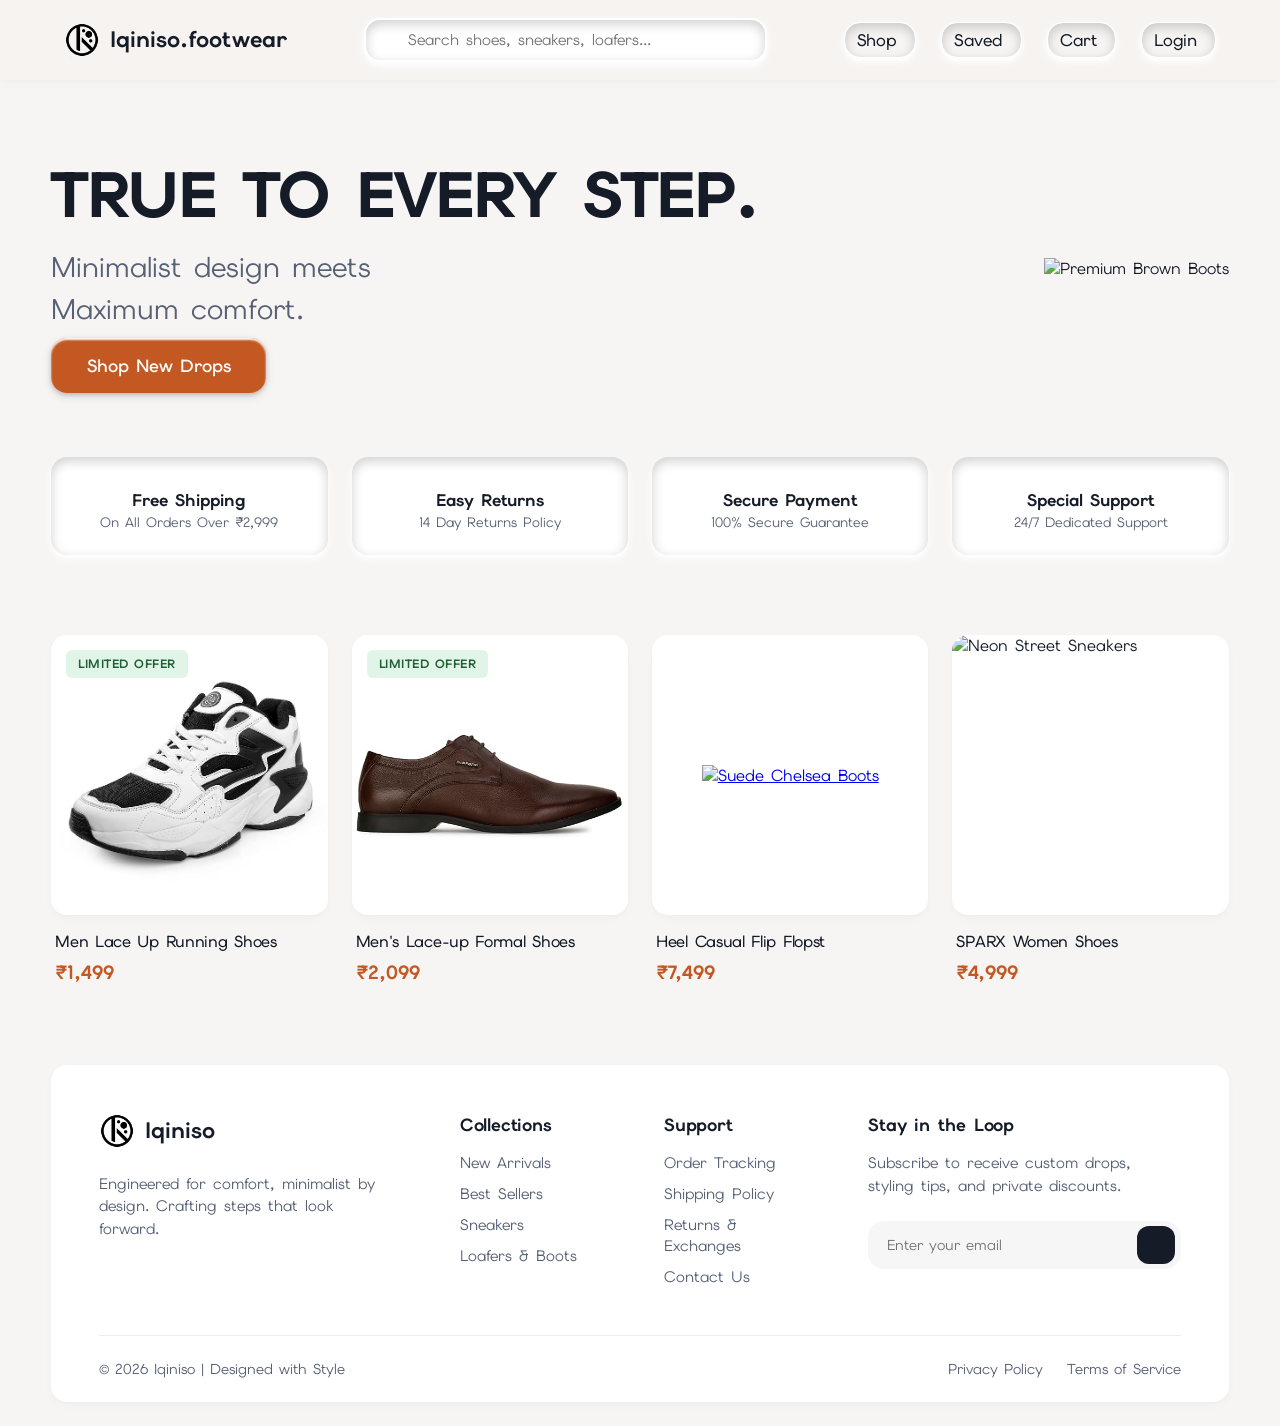
==== commit 53fbbcab: "Update index.html" ====
--- a/index.html
+++ b/index.html
@@ -85,7 +85,7 @@
                 <img src="images/men/Bacca Bucci Men Lace Up Running Shoes.jpg" alt="Classic Tan Loafers"></a>
             </div>
             <div class="product-info">
-                <h3 class="product-name">Classic Tan Loafer</h3>
+                <h3 class="product-name">Men Lace Up Running Shoes</h3>
                 <span class="product-price">₹1,499</span>
             </div>
         </div>
@@ -97,7 +97,7 @@
                 <img src="images/men/Hush Puppies Men's Lace-up Formal Shoes.jpg" alt="Brogue Dress Shoes"></a>
             </div>
             <div class="product-info">
-                <h3 class="product-name">Monk Strap Brogue</h3>
+                <h3 class="product-name">Men's Lace-up Formal Shoes</h3>
                 <span class="product-price">₹2,099</span>
             </div>
         </div>
@@ -108,7 +108,7 @@
                 <img src="images/women/Heel Casual Flip Flops Slippers For Girls Women.jpg" alt="Suede Chelsea Boots"></a>
             </div>
             <div class="product-info">
-                <h3 class="product-name">Suede Chelsea Boot</h3>
+                <h3 class="product-name">Heel Casual Flip Flopst</h3>
                 <span class="product-price">₹7,499</span>
             </div>
         </div>
@@ -119,7 +119,7 @@
                 <img src="images/women/SPARX Women Shoes.jpg" alt="Neon Street Sneakers">
             </div>
             <div class="product-info">
-                <h3 class="product-name">Volt Street Trainer</h3>
+                <h3 class="product-name">SPARX Women Shoes</h3>
                 <span class="product-price">₹4,999</span>
             </div>
         </div>
@@ -187,4 +187,4 @@
 
     <script src="shop.js"></script>
 </body>
-</html>+</html>
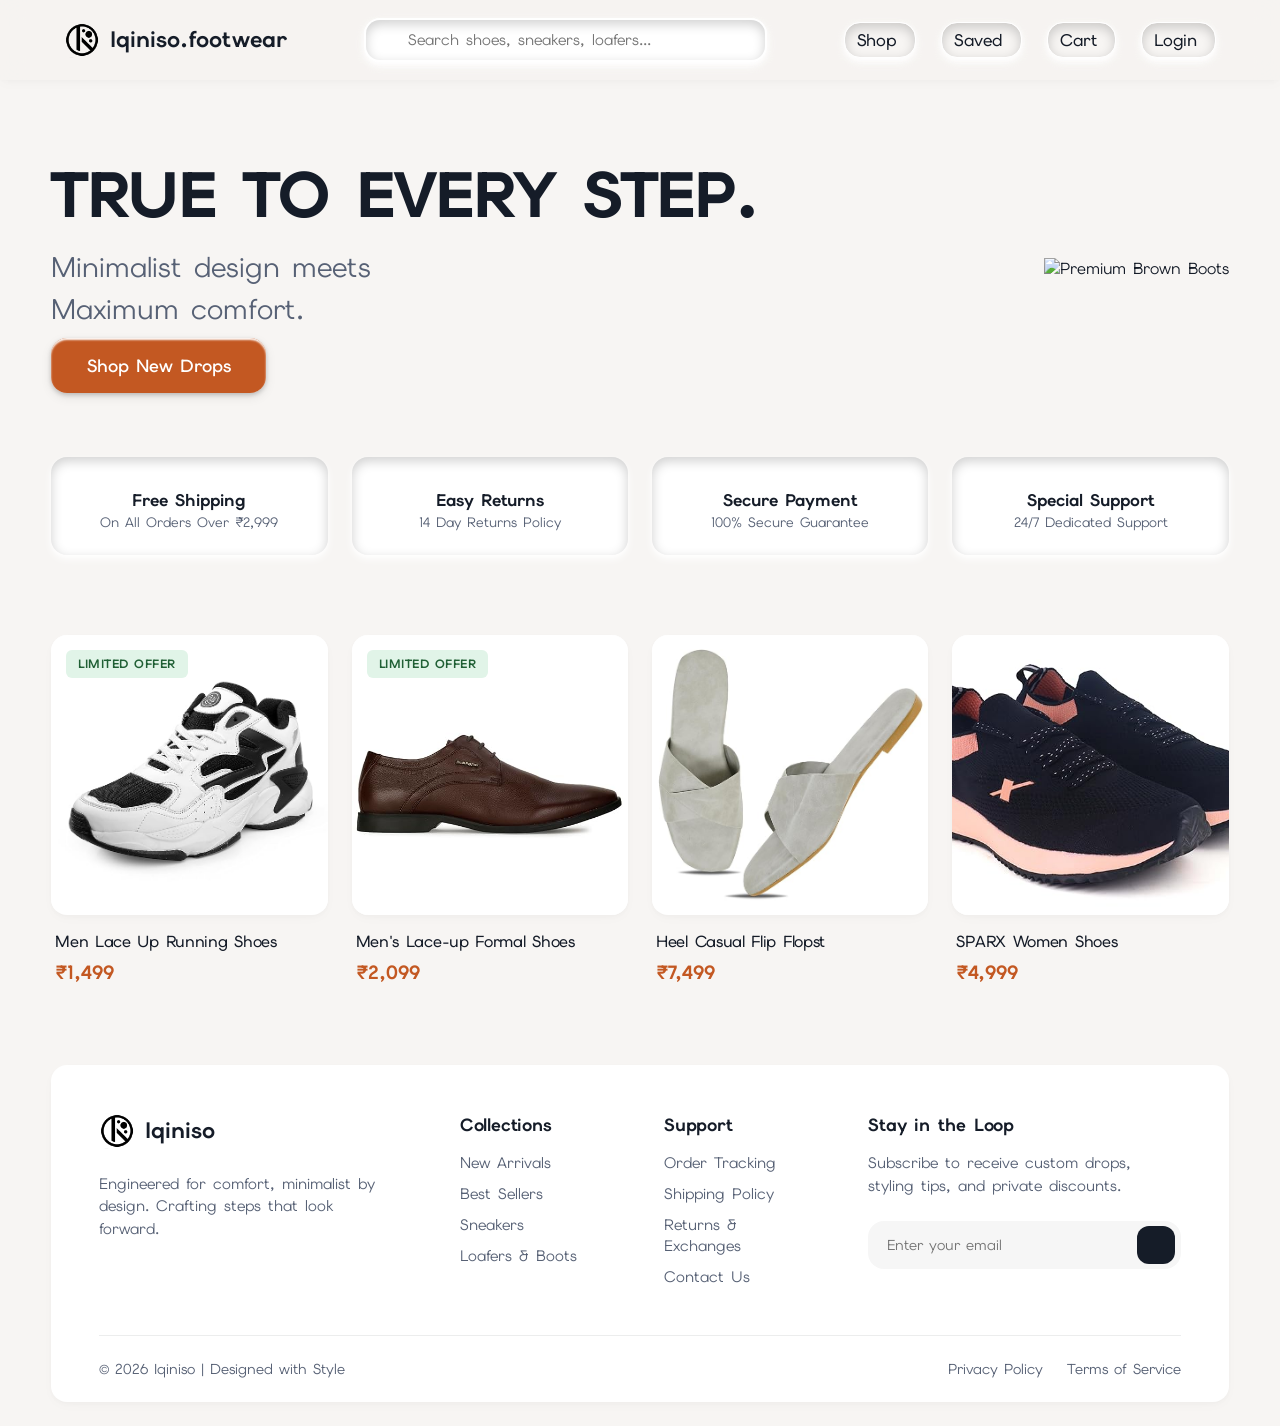
==== commit 64a42cc5: "Update index.html" ====
--- a/index.html
+++ b/index.html
@@ -10,6 +10,7 @@
     <link href="https://fonts.googleapis.com/css2?family=Elms+Sans:ital,wght@0,100..900;1,100..900&display=swap" rel="stylesheet">
 
     <link rel="stylesheet" href="style.css">
+    <link rel="icon" type="image/png" href="logo.png">
 
     <script type="module" src="https://unpkg.com/ionicons@7.1.0/dist/ionicons/ionicons.esm.js"></script>
     <script type="module" src="https://unpkg.com/ionicons@7.1.0/dist/ionicons/ionicons.js"></script>
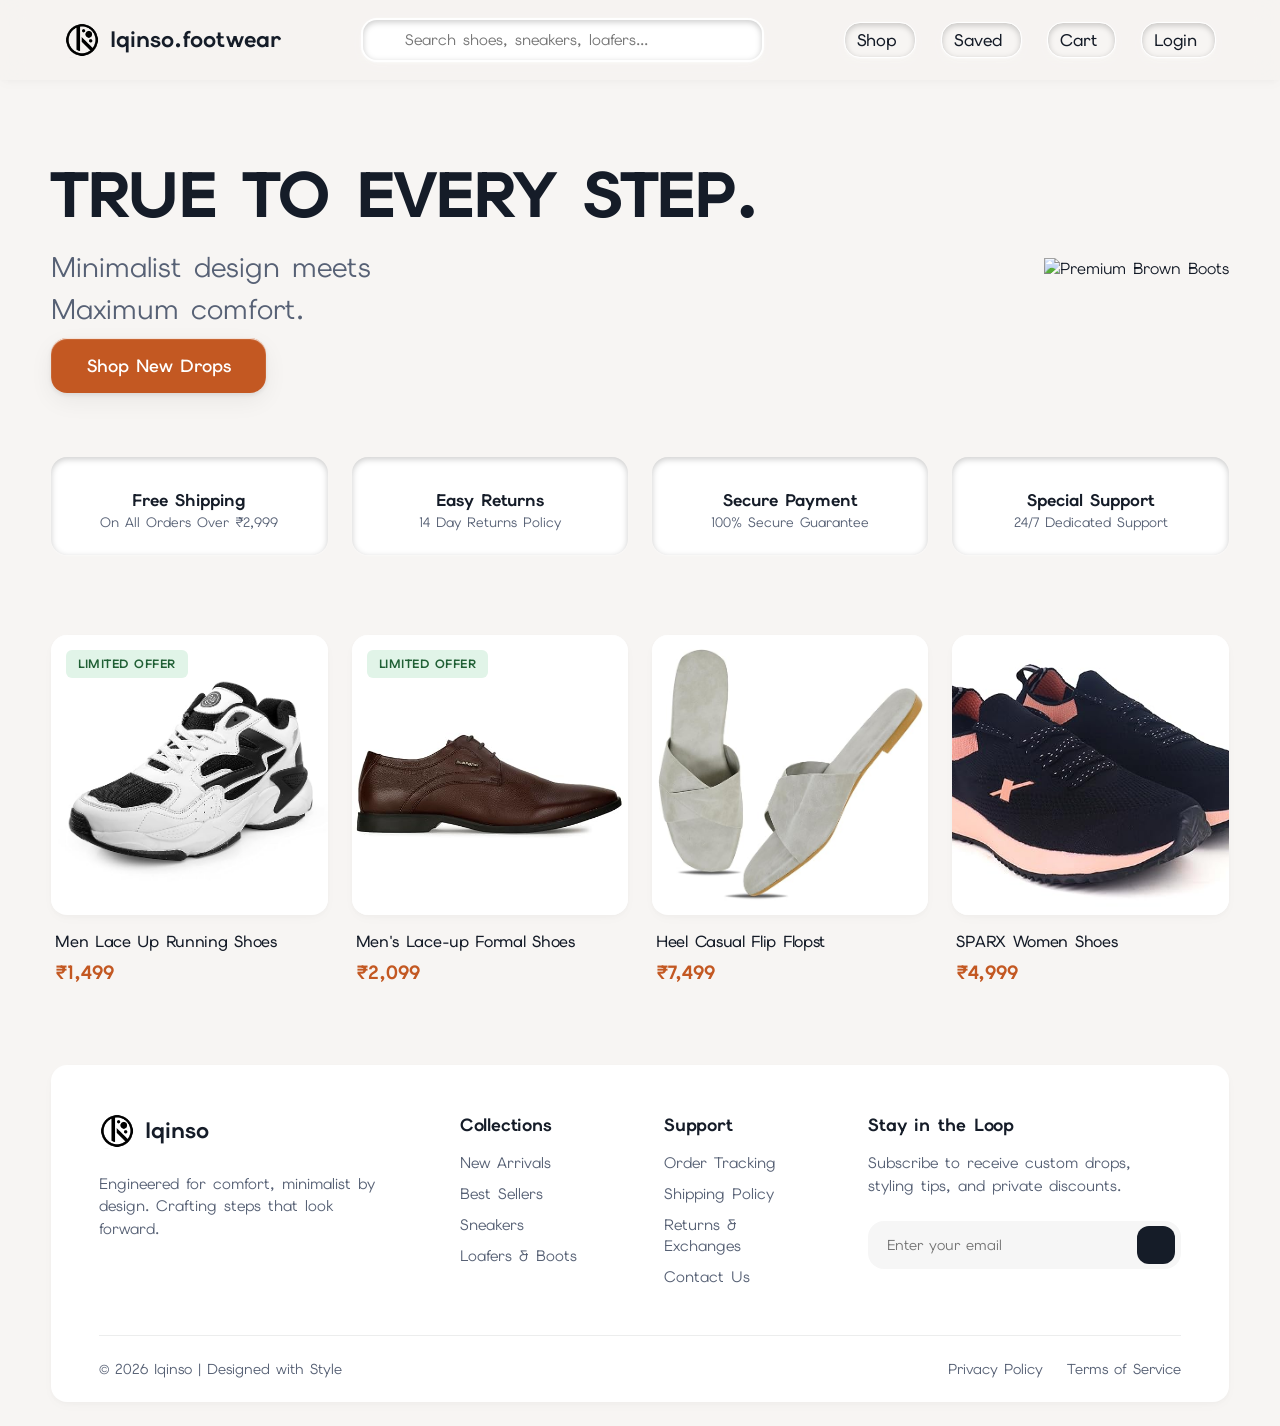
==== commit ade06cd7: "Update index.html" ====
--- a/index.html
+++ b/index.html
@@ -3,14 +3,14 @@
 <head>
     <meta charset="UTF-8">
     <meta name="viewport" content="width=device-width, initial-scale=1.0">
-    <title>Iqiniso | footwear</title>
+    <title>Iqinso | footwear</title>
 
     <link rel="preconnect" href="https://fonts.googleapis.com">
     <link rel="preconnect" href="https://fonts.gstatic.com" crossorigin>
     <link href="https://fonts.googleapis.com/css2?family=Elms+Sans:ital,wght@0,100..900;1,100..900&display=swap" rel="stylesheet">
 
     <link rel="stylesheet" href="style.css">
-    <link rel="icon" type="image/png" href="logo.png">
+    <link rel="icon" type="image/png" href="images/logo.png">
 
     <script type="module" src="https://unpkg.com/ionicons@7.1.0/dist/ionicons/ionicons.esm.js"></script>
     <script type="module" src="https://unpkg.com/ionicons@7.1.0/dist/ionicons/ionicons.js"></script>
@@ -19,8 +19,8 @@
 
     <nav>
         <div class="logo">
-            <span class="logo-icon"><img src="images/logo.png" alt="Iqiniso Logo"></span> 
-            <strong>Iqiniso.footwear</strong>
+            <span class="logo-icon"><img src="images/logo.png" alt="Iqinso Logo"></span> 
+            <strong>Iqinso.footwear</strong>
         </div>
 
         <form class="search-wrapper" id="home-search-form" action="shop.html" method="GET">
@@ -130,8 +130,8 @@
         <div class="footer-main">
             <div class="footer-col brand-col">
                 <div class="logo">
-                    <span class="logo-icon"><img src="images/logo.png" alt="Iqiniso Logo"></span> 
-                    <strong>Iqiniso</strong>
+                    <span class="logo-icon"><img src="images/logo.png" alt="Iqinso Logo"></span> 
+                    <strong>Iqinso</strong>
                 </div>
                 <p class="brand-desc">Engineered for comfort, minimalist by design. Crafting steps that look forward.</p>
             </div>
@@ -167,7 +167,7 @@
         </div>
 
         <div class="footer-bottom">
-            <p class="copyright">© 2026 Iqiniso | Designed with Style</p>
+            <p class="copyright">© 2026 Iqinso | Designed with Style</p>
             <div class="footer-legal">
                 <a href="privacy.html">Privacy Policy</a>
                 <a href="terms.html">Terms of Service</a>
--- a/style.css
+++ b/style.css
@@ -37,8 +37,8 @@
     --shadow-md:  0 6px 16px rgba(24, 28, 35, 0.04), 0 16px 32px rgba(24, 28, 35, 0.04);
     --shadow-high: 0 20px 30px rgba(24, 28, 35, 0.08), 0 40px 60px rgba(24, 28, 35, 0.12);
 
-    --shadow-m: inset 0 2px 2px #fffffff5, 0 2px 4px #00000030, 0 4px 12px #00000015;
-    --shadow-d: inset 0 4px 12px #00000030, 0 2px 4px #ffffff90, 0 4px 8px #fffffff0;
+    --shadow-m: inset 0 1px 1px #ffffffea, 0 2px 4px #00000015, 0 8px 24px #0000000f;
+    --shadow-d: inset 0 2px 6px #00000035, 0 1px 2px #ffffff60, 0 4px 16px #ffffff15;
 
     /* --- Smooth Transitions --- */
     --transition-smooth: all 0.4s cubic-bezier(0.25, 1, 0.5, 1);
@@ -2322,4 +2322,4 @@
     .contact-card-container {
         padding: 20px;
     }
-}+}
